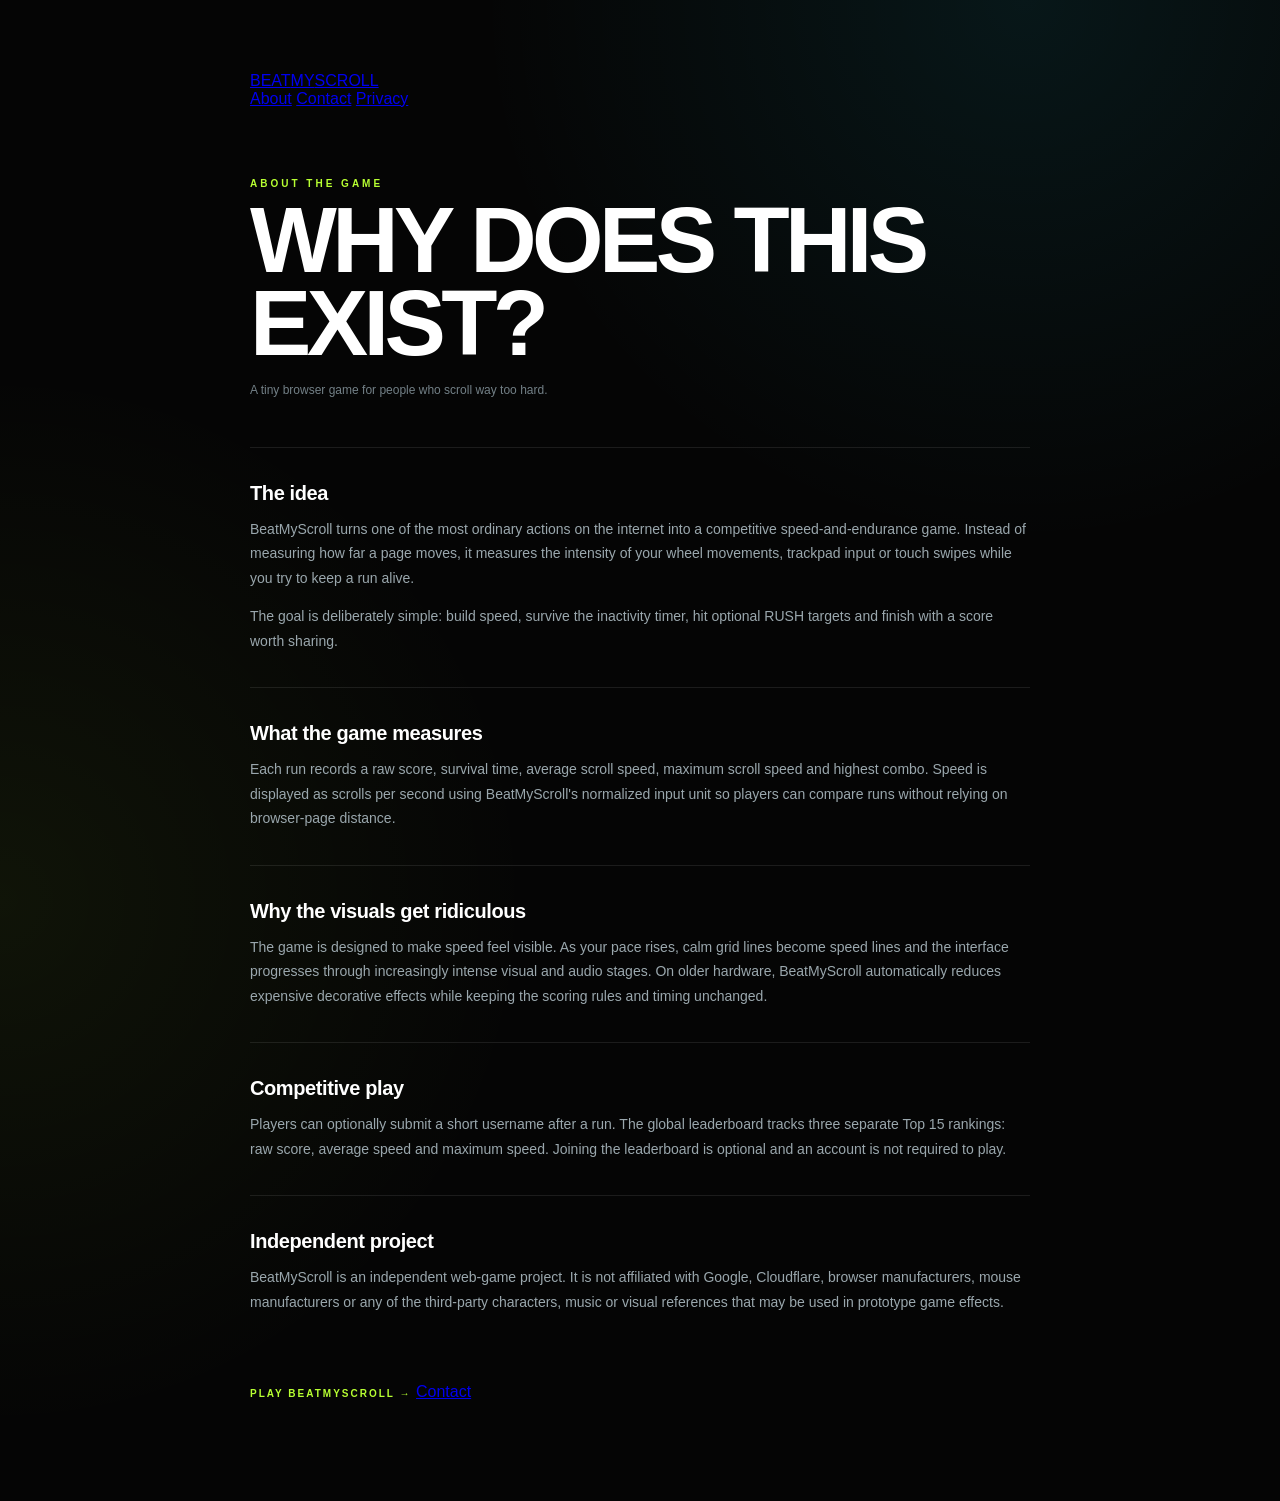
==== about.html @ a45c6288 "Add about trust and information page" ====
<!DOCTYPE html>
<html lang="en">
<head>
  <meta charset="UTF-8" />
  <meta name="viewport" content="width=device-width, initial-scale=1.0" />
  <meta name="description" content="About BeatMyScroll, a browser game that turns scrolling speed and endurance into a competitive score." />
  <link rel="canonical" href="https://beatmyscroll.com/about.html" />
  <title>About | BeatMyScroll</title>
  <link rel="stylesheet" href="legal.css" />
</head>
<body>
  <main class="legal-shell">
    <nav class="legal-nav">
      <a class="legal-brand" href="/">BEAT<span>MY</span>SCROLL</a>
      <div>
        <a href="/about.html">About</a>
        <a href="/contact.html">Contact</a>
        <a href="/privacy.html">Privacy</a>
      </div>
    </nav>

    <p class="legal-kicker">ABOUT THE GAME</p>
    <h1>WHY DOES THIS EXIST?</h1>
    <p class="updated">A tiny browser game for people who scroll way too hard.</p>

    <section>
      <h2>The idea</h2>
      <p>
        BeatMyScroll turns one of the most ordinary actions on the internet into
        a competitive speed-and-endurance game. Instead of measuring how far a
        page moves, it measures the intensity of your wheel movements, trackpad
        input or touch swipes while you try to keep a run alive.
      </p>
      <p>
        The goal is deliberately simple: build speed, survive the inactivity
        timer, hit optional RUSH targets and finish with a score worth sharing.
      </p>
    </section>

    <section>
      <h2>What the game measures</h2>
      <p>
        Each run records a raw score, survival time, average scroll speed,
        maximum scroll speed and highest combo. Speed is displayed as scrolls
        per second using BeatMyScroll's normalized input unit so players can
        compare runs without relying on browser-page distance.
      </p>
    </section>

    <section>
      <h2>Why the visuals get ridiculous</h2>
      <p>
        The game is designed to make speed feel visible. As your pace rises,
        calm grid lines become speed lines and the interface progresses through
        increasingly intense visual and audio stages. On older hardware,
        BeatMyScroll automatically reduces expensive decorative effects while
        keeping the scoring rules and timing unchanged.
      </p>
    </section>

    <section>
      <h2>Competitive play</h2>
      <p>
        Players can optionally submit a short username after a run. The global
        leaderboard tracks three separate Top 15 rankings: raw score, average
        speed and maximum speed. Joining the leaderboard is optional and an
        account is not required to play.
      </p>
    </section>

    <section>
      <h2>Independent project</h2>
      <p>
        BeatMyScroll is an independent web-game project. It is not affiliated
        with Google, Cloudflare, browser manufacturers, mouse manufacturers or
        any of the third-party characters, music or visual references that may
        be used in prototype game effects.
      </p>
    </section>

    <div class="legal-actions">
      <a class="bottom-link" href="/">PLAY BEATMYSCROLL →</a>
      <a href="/contact.html">Contact</a>
    </div>
  </main>
</body>
</html>
---- legal.css ----
* {
  box-sizing: border-box;
  margin: 0;
  padding: 0;
}

:root {
  --green: #b7ff32;
  --cyan: #21e6ff;
  --bg: #050505;
}

html {
  background: var(--bg);
}

body {
  min-height: 100vh;
  background:
    radial-gradient(circle at 80% 0%, rgba(33,230,255,0.08), transparent 30%),
    radial-gradient(circle at 0% 60%, rgba(183,255,50,0.06), transparent 34%),
    #050505;
  color: #fff;
  font-family: Inter, Arial, Helvetica, sans-serif;
}

.legal-shell {
  width: min(780px, calc(100% - 36px));
  margin: 0 auto;
  padding: 72px 0 100px;
}

.back-link,
.bottom-link {
  color: var(--cyan);
  text-decoration: none;
  font-size: 10px;
  font-weight: 900;
  letter-spacing: 2px;
}

.legal-kicker {
  margin-top: 70px;
  color: var(--green);
  font-size: 10px;
  font-weight: 900;
  letter-spacing: 3px;
}

h1 {
  margin-top: 10px;
  font-size: clamp(48px, 9vw, 92px);
  line-height: 0.9;
  letter-spacing: -0.05em;
}

.updated {
  margin-top: 18px;
  color: #738087;
  font-size: 12px;
}

section {
  padding: 34px 0;
  border-top: 1px solid rgba(255,255,255,0.09);
}

section:first-of-type {
  margin-top: 50px;
}

h2 {
  margin-bottom: 12px;
  font-size: 20px;
  letter-spacing: -0.02em;
}

section p {
  color: #9aa7ad;
  font-size: 14px;
  line-height: 1.75;
}

section p + p {
  margin-top: 14px;
}

.bottom-link {
  display: inline-block;
  margin-top: 40px;
  color: var(--green);
}
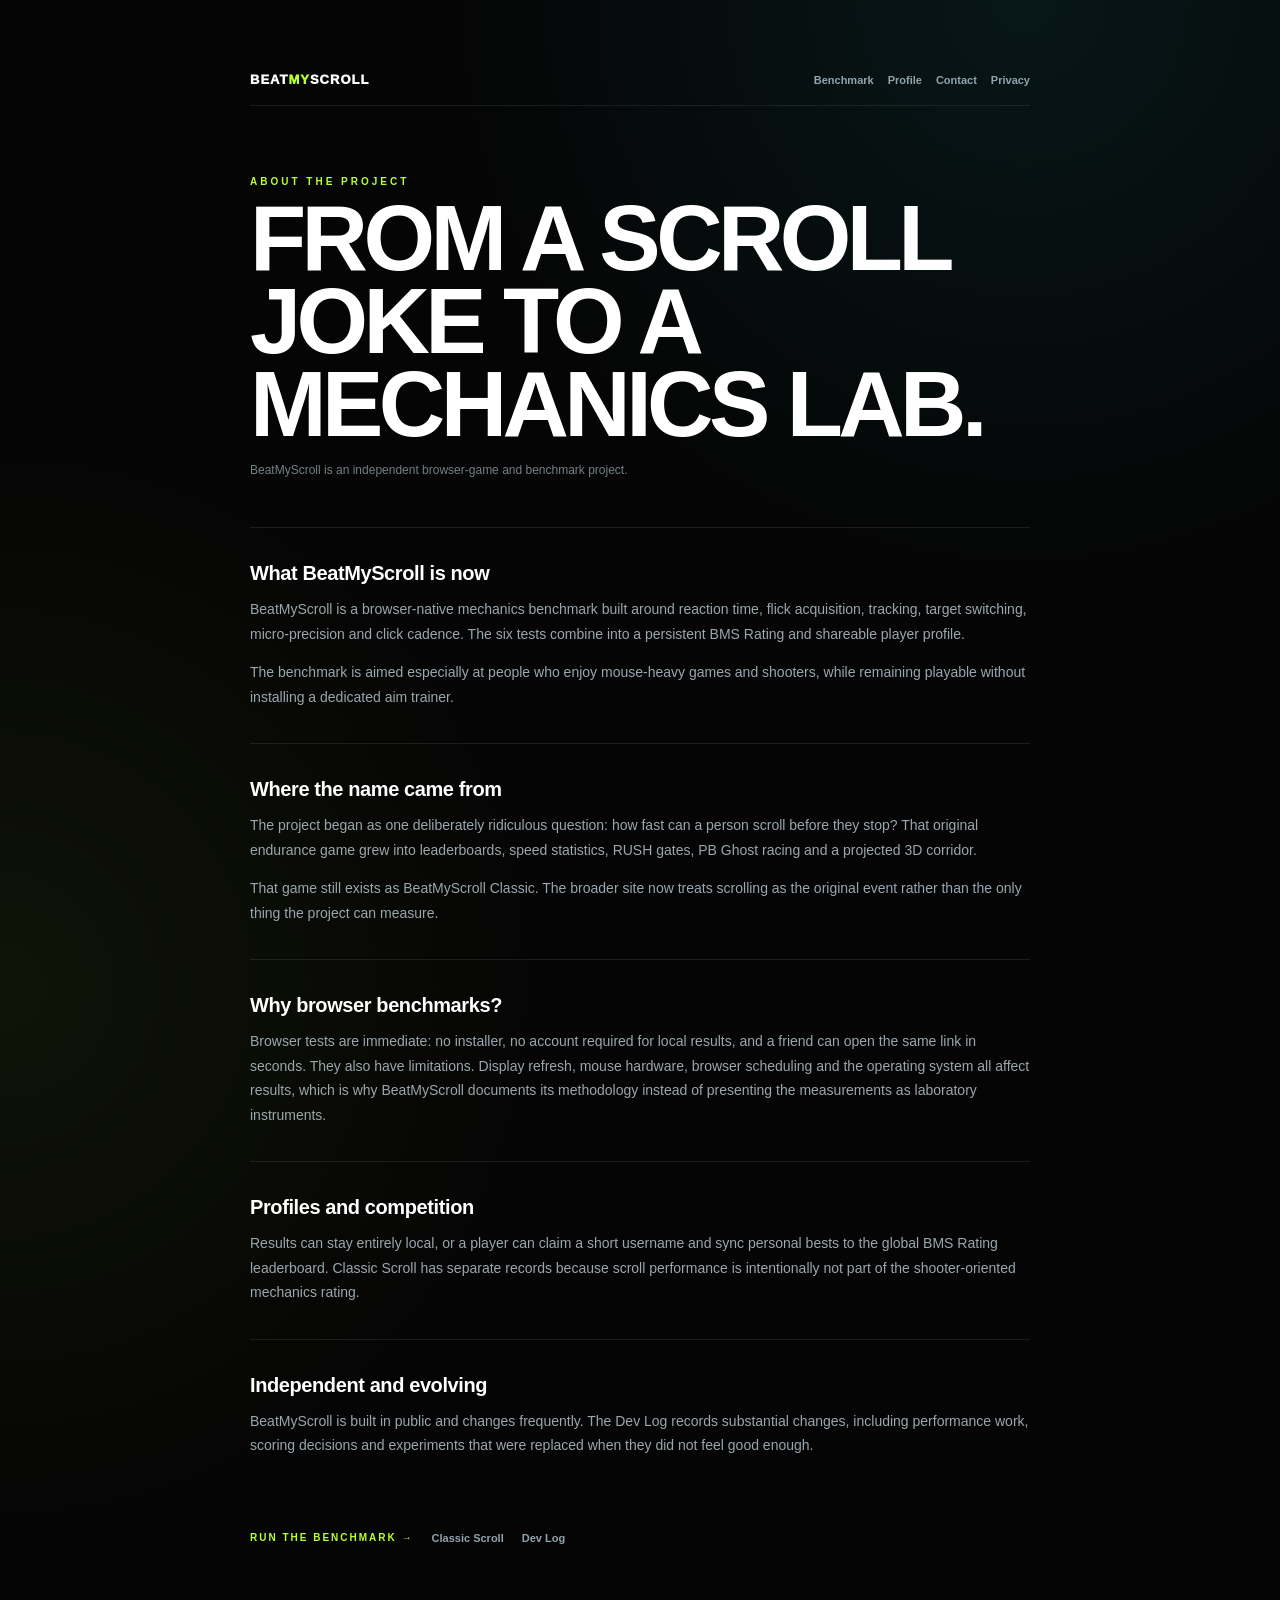
==== commit 66ec2819: "Update About page for the BMS mechanics benchmark platform" ====
--- a/about.html
+++ b/about.html
@@ -3,85 +3,88 @@
 <head>
   <meta charset="UTF-8" />
   <meta name="viewport" content="width=device-width, initial-scale=1.0" />
-  <meta name="description" content="About BeatMyScroll, a browser game that turns scrolling speed and endurance into a competitive score." />
+  <meta name="description" content="About BeatMyScroll, a competitive browser mechanics benchmark and the home of Classic Scroll." />
   <link rel="canonical" href="https://beatmyscroll.com/about.html" />
   <title>About | BeatMyScroll</title>
   <link rel="stylesheet" href="legal.css" />
 </head>
 <body>
-  <main class="legal-shell">
-    <nav class="legal-nav">
-      <a class="legal-brand" href="/">BEAT<span>MY</span>SCROLL</a>
-      <div>
-        <a href="/about.html">About</a>
-        <a href="/contact.html">Contact</a>
-        <a href="/privacy.html">Privacy</a>
-      </div>
-    </nav>
+<main class="legal-shell">
+  <nav class="legal-nav">
+    <a class="legal-brand" href="/">BEAT<span>MY</span>SCROLL</a>
+    <div><a href="/benchmark.html">Benchmark</a><a href="/profile.html">Profile</a><a href="/contact.html">Contact</a><a href="/privacy.html">Privacy</a></div>
+  </nav>
 
-    <p class="legal-kicker">ABOUT THE GAME</p>
-    <h1>WHY DOES THIS EXIST?</h1>
-    <p class="updated">A tiny browser game for people who scroll way too hard.</p>
+  <p class="legal-kicker">ABOUT THE PROJECT</p>
+  <h1>FROM A SCROLL JOKE TO A MECHANICS LAB.</h1>
+  <p class="updated">BeatMyScroll is an independent browser-game and benchmark project.</p>
 
-    <section>
-      <h2>The idea</h2>
-      <p>
-        BeatMyScroll turns one of the most ordinary actions on the internet into
-        a competitive speed-and-endurance game. Instead of measuring how far a
-        page moves, it measures the intensity of your wheel movements, trackpad
-        input or touch swipes while you try to keep a run alive.
-      </p>
-      <p>
-        The goal is deliberately simple: build speed, survive the inactivity
-        timer, hit optional RUSH targets and finish with a score worth sharing.
-      </p>
-    </section>
+  <section>
+    <h2>What BeatMyScroll is now</h2>
+    <p>
+      BeatMyScroll is a browser-native mechanics benchmark built around reaction
+      time, flick acquisition, tracking, target switching, micro-precision and
+      click cadence. The six tests combine into a persistent BMS Rating and
+      shareable player profile.
+    </p>
+    <p>
+      The benchmark is aimed especially at people who enjoy mouse-heavy games
+      and shooters, while remaining playable without installing a dedicated aim
+      trainer.
+    </p>
+  </section>
 
-    <section>
-      <h2>What the game measures</h2>
-      <p>
-        Each run records a raw score, survival time, average scroll speed,
-        maximum scroll speed and highest combo. Speed is displayed as scrolls
-        per second using BeatMyScroll's normalized input unit so players can
-        compare runs without relying on browser-page distance.
-      </p>
-    </section>
+  <section>
+    <h2>Where the name came from</h2>
+    <p>
+      The project began as one deliberately ridiculous question: how fast can a
+      person scroll before they stop? That original endurance game grew into
+      leaderboards, speed statistics, RUSH gates, PB Ghost racing and a projected
+      3D corridor.
+    </p>
+    <p>
+      That game still exists as BeatMyScroll Classic. The broader site now treats
+      scrolling as the original event rather than the only thing the project can
+      measure.
+    </p>
+  </section>
 
-    <section>
-      <h2>Why the visuals get ridiculous</h2>
-      <p>
-        The game is designed to make speed feel visible. As your pace rises,
-        calm grid lines become speed lines and the interface progresses through
-        increasingly intense visual and audio stages. On older hardware,
-        BeatMyScroll automatically reduces expensive decorative effects while
-        keeping the scoring rules and timing unchanged.
-      </p>
-    </section>
+  <section>
+    <h2>Why browser benchmarks?</h2>
+    <p>
+      Browser tests are immediate: no installer, no account required for local
+      results, and a friend can open the same link in seconds. They also have
+      limitations. Display refresh, mouse hardware, browser scheduling and the
+      operating system all affect results, which is why BeatMyScroll documents
+      its methodology instead of presenting the measurements as laboratory
+      instruments.
+    </p>
+  </section>
 
-    <section>
-      <h2>Competitive play</h2>
-      <p>
-        Players can optionally submit a short username after a run. The global
-        leaderboard tracks three separate Top 15 rankings: raw score, average
-        speed and maximum speed. Joining the leaderboard is optional and an
-        account is not required to play.
-      </p>
-    </section>
+  <section>
+    <h2>Profiles and competition</h2>
+    <p>
+      Results can stay entirely local, or a player can claim a short username
+      and sync personal bests to the global BMS Rating leaderboard. Classic
+      Scroll has separate records because scroll performance is intentionally
+      not part of the shooter-oriented mechanics rating.
+    </p>
+  </section>
 
-    <section>
-      <h2>Independent project</h2>
-      <p>
-        BeatMyScroll is an independent web-game project. It is not affiliated
-        with Google, Cloudflare, browser manufacturers, mouse manufacturers or
-        any of the third-party characters, music or visual references that may
-        be used in prototype game effects.
-      </p>
-    </section>
+  <section>
+    <h2>Independent and evolving</h2>
+    <p>
+      BeatMyScroll is built in public and changes frequently. The Dev Log records
+      substantial changes, including performance work, scoring decisions and
+      experiments that were replaced when they did not feel good enough.
+    </p>
+  </section>
 
-    <div class="legal-actions">
-      <a class="bottom-link" href="/">PLAY BEATMYSCROLL →</a>
-      <a href="/contact.html">Contact</a>
-    </div>
-  </main>
+  <div class="legal-actions">
+    <a class="bottom-link" href="/benchmark.html?mode=full">RUN THE BENCHMARK →</a>
+    <a href="/classic.html">Classic Scroll</a>
+    <a href="/devlog.html">Dev Log</a>
+  </div>
+</main>
 </body>
 </html>
--- a/legal.css
+++ b/legal.css
@@ -90,3 +90,91 @@
   margin-top: 40px;
   color: var(--green);
 }
+
+
+.legal-nav {
+  display: flex;
+  justify-content: space-between;
+  align-items: center;
+  gap: 18px;
+  padding-bottom: 18px;
+  border-bottom: 1px solid rgba(255,255,255,0.08);
+}
+
+.legal-brand {
+  color: #fff;
+  text-decoration: none;
+  font-size: 13px;
+  font-weight: 950;
+  letter-spacing: 1px;
+}
+
+.legal-brand span {
+  color: var(--green);
+}
+
+.legal-nav > div {
+  display: flex;
+  gap: 14px;
+  flex-wrap: wrap;
+  justify-content: flex-end;
+}
+
+.legal-nav a:not(.legal-brand),
+.legal-actions a:not(.bottom-link),
+section a {
+  color: #91a4ac;
+  text-decoration: none;
+  font-size: 11px;
+  font-weight: 750;
+}
+
+.legal-nav a:hover,
+.legal-actions a:hover,
+section a:hover {
+  color: var(--cyan);
+}
+
+.contact-button {
+  display: inline-block;
+  margin-top: 22px;
+  padding: 13px 16px;
+  border: 1px solid rgba(33,230,255,0.35);
+  border-radius: 10px;
+  color: var(--cyan) !important;
+  font-size: 10px !important;
+  font-weight: 900 !important;
+  letter-spacing: 1.4px;
+  background: rgba(33,230,255,0.04);
+}
+
+.legal-actions {
+  display: flex;
+  align-items: center;
+  gap: 18px;
+  flex-wrap: wrap;
+  margin-top: 40px;
+}
+
+.legal-actions .bottom-link {
+  margin-top: 0;
+}
+
+@media (max-width: 620px) {
+  .legal-shell {
+    padding-top: 34px;
+  }
+
+  .legal-nav {
+    align-items: flex-start;
+    flex-direction: column;
+  }
+
+  .legal-nav > div {
+    justify-content: flex-start;
+  }
+
+  .legal-kicker {
+    margin-top: 48px;
+  }
+}
